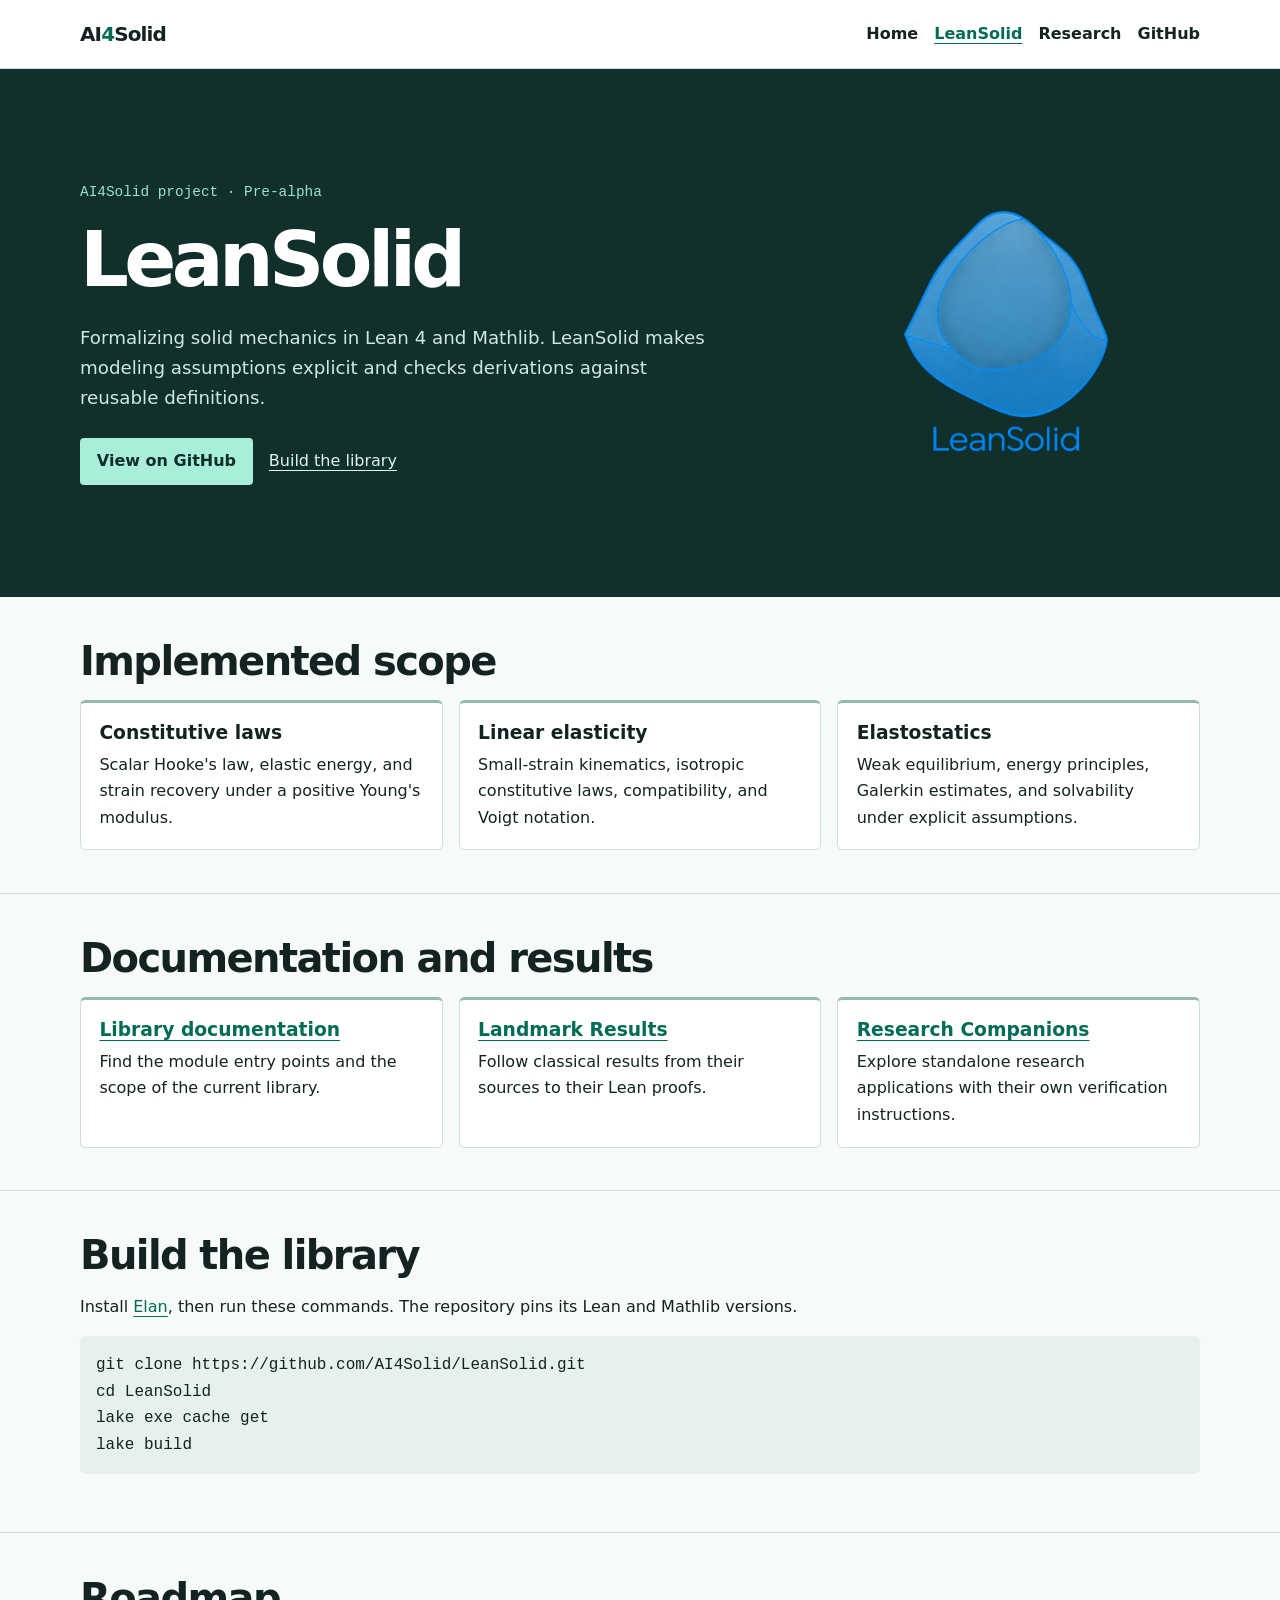
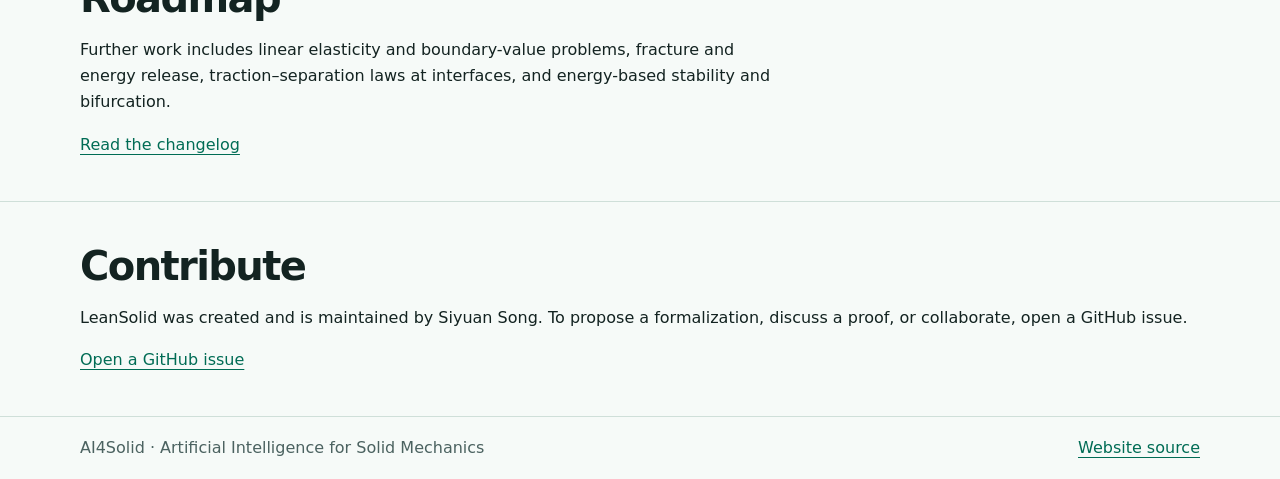
==== website/index.html @ f7fd96e7 "Add the standalone LeanSolid project website" ====
<!doctype html>
<html lang="en">
<head>
  <meta charset="utf-8">
  <meta name="viewport" content="width=device-width, initial-scale=1">
  <title>LeanSolid | Formalized Solid Mechanics in Lean 4</title>
  <meta name="description" content="LeanSolid is an open-source Lean 4 and Mathlib project for machine-checked solid mechanics, including constitutive laws, linear elasticity, and elastostatics.">
  <meta name="keywords" content="solid mechanics, AI4Solid, LeanSolid, Lean 4, Mathlib, formal verification, linear elasticity">
  <link rel="canonical" href="https://ai4solid.github.io/LeanSolid/">
  <meta property="og:type" content="website">
  <meta property="og:title" content="LeanSolid | Formalized Solid Mechanics in Lean 4">
  <meta property="og:description" content="LeanSolid is an open-source Lean 4 and Mathlib project for machine-checked solid mechanics, including constitutive laws, linear elasticity, and elastostatics.">
  <meta property="og:url" content="https://ai4solid.github.io/LeanSolid/">
  <link rel="stylesheet" href="assets/site.css">
</head>
<body>
<a class="skip" href="#content">Skip to content</a>
<header><div class="wrap bar"><a class="brand" href="/" aria-label="AI4Solid home">AI<span>4</span>Solid</a><nav class="nav" aria-label="Main navigation"><a href="/">Home</a><a href="/LeanSolid/" aria-current="page">LeanSolid</a><a href="/#research">Research</a><a href="https://github.com/AI4Solid">GitHub</a></nav></div></header>
<main id="content">
<section class="hero"><div class="wrap hero-grid"><div><p class="kicker">AI4Solid project · Pre-alpha</p><h1>LeanSolid</h1><p>Formalizing solid mechanics in Lean 4 and Mathlib. LeanSolid makes modeling assumptions explicit and checks derivations against reusable definitions.</p><div class="actions"><a class="button" href="https://github.com/AI4Solid/LeanSolid">View on GitHub</a><a class="secondary" href="#quickstart">Build the library</a></div></div><img class="logo" src="assets/leansolid.png" alt="LeanSolid Gömböc logo"></div></section>
<section id="scope"><div class="wrap"><h2>Implemented scope</h2><div class="grid"><article class="card"><h3>Constitutive laws</h3><p>Scalar Hooke's law, elastic energy, and strain recovery under a positive Young's modulus.</p></article><article class="card"><h3>Linear elasticity</h3><p>Small-strain kinematics, isotropic constitutive laws, compatibility, and Voigt notation.</p></article><article class="card"><h3>Elastostatics</h3><p>Weak equilibrium, energy principles, Galerkin estimates, and solvability under explicit assumptions.</p></article></div></div></section>
<section id="documentation"><div class="wrap"><h2>Documentation and results</h2><div class="grid"><article class="card"><h3><a href="https://github.com/AI4Solid/LeanSolid#importing-the-library">Library documentation</a></h3><p>Find the module entry points and the scope of the current library.</p></article><article class="card"><h3><a href="https://github.com/AI4Solid/LeanSolid/tree/main/LandmarkResults">Landmark Results</a></h3><p>Follow classical results from their sources to their Lean proofs.</p></article><article class="card"><h3><a href="https://github.com/AI4Solid/LeanSolid/tree/main/ResearchCompanions">Research Companions</a></h3><p>Explore standalone research applications with their own verification instructions.</p></article></div></div></section>
<section id="quickstart"><div class="wrap"><h2>Build the library</h2><p>Install <a href="https://github.com/leanprover/elan">Elan</a>, then run these commands. The repository pins its Lean and Mathlib versions.</p><pre><code>git clone https://github.com/AI4Solid/LeanSolid.git
cd LeanSolid
lake exe cache get
lake build</code></pre></div></section>
<section id="roadmap"><div class="wrap"><h2>Roadmap</h2><p class="compact">Further work includes linear elasticity and boundary-value problems, fracture and energy release, traction–separation laws at interfaces, and energy-based stability and bifurcation.</p><a href="https://github.com/AI4Solid/LeanSolid/blob/main/CHANGELOG.md">Read the changelog</a></div></section>
<section id="contribute"><div class="wrap"><h2>Contribute</h2><p>LeanSolid was created and is maintained by Siyuan Song. To propose a formalization, discuss a proof, or collaborate, open a GitHub issue.</p><a href="https://github.com/AI4Solid/LeanSolid/issues">Open a GitHub issue</a></div></section>
</main>
<footer><div class="wrap footer"><span>AI4Solid · Artificial Intelligence for Solid Mechanics</span><a href="https://github.com/AI4Solid/LeanSolid">Website source</a></div></footer>
</body>
</html>
---- website/assets/site.css ----
:root{color-scheme:light;--ink:#132321;--muted:#4b6260;--paper:#f6faf8;--line:#cfdfd9;--accent:#006c55;--dark:#112f2b;--white:#fff;font-family:"Segoe UI",system-ui,sans-serif}
*{box-sizing:border-box}body{margin:0;background:var(--paper);color:var(--ink);font-size:1rem;line-height:1.65}
a{color:var(--accent);text-underline-offset:.22em}a:hover{text-decoration-thickness:2px}a:focus-visible{outline:3px solid #00a480;outline-offset:4px}
.wrap{width:min(70rem,calc(100% - 3rem));margin-inline:auto}.skip{position:absolute;top:.5rem;left:.5rem;transform:translateY(-160%);background:white;padding:.5rem;z-index:2}.skip:focus{transform:none}
header{background:var(--white);border-bottom:1px solid var(--line)}.bar,.nav,.actions,.footer{display:flex;align-items:center;gap:1rem;flex-wrap:wrap}.bar,.footer{justify-content:space-between;padding-block:1.1rem}.brand{font-size:1.25rem;font-weight:800;color:var(--ink);letter-spacing:-.045em;text-decoration:none}.brand span{color:var(--accent)}.nav a{font-weight:600;color:var(--ink);text-decoration:none}.nav a[aria-current],.nav a:hover{color:var(--accent);text-decoration:underline}
.hero{background:var(--dark);color:white;padding:clamp(3.5rem,9vw,7rem) 0}.hero-grid{display:grid;grid-template-columns:minmax(0,1fr) minmax(16rem,.55fr);gap:2rem;align-items:center}
.kicker{font-family:ui-monospace,monospace;color:#99e4ce;font-size:.9rem;margin:0 0 1rem}.hero h1{font-size:clamp(2.45rem,6vw,5rem);line-height:1.02;letter-spacing:-.06em;margin:0;max-width:14ch}.hero p:not(.kicker){color:#d1e8e2;max-width:55ch;font-size:1.14rem;margin-block:1.5rem}
.button{display:inline-block;background:#a9eed9;color:#102e28;font-weight:700;padding:.65rem 1.05rem;border-radius:.25rem;text-decoration:none}.hero .secondary{color:#e0f5ef}
.proof{border:1px solid #4b746c;background:#193b36;padding:1.4rem;border-radius:.45rem}.proof strong{color:#a9eed9}.proof code{display:block;margin:.55rem 0;color:white;font-size:clamp(.95rem,2.4vw,1.15rem)}.proof small{color:#d1e8e2;font-size:.9rem}.logo{display:block;width:min(100%,17rem);margin-inline:auto;height:auto;border-radius:.45rem}
main section:not(.hero){padding-block:2.65rem;border-bottom:1px solid var(--line)}h2{font-size:clamp(1.75rem,3.7vw,2.5rem);letter-spacing:-.04em;line-height:1.12;margin:0 0 1rem}h3{line-height:1.25;margin:0 0 .4rem}p{margin:.45rem 0 1rem}.grid{display:grid;grid-template-columns:repeat(auto-fit,minmax(min(100%,16rem),1fr));gap:1rem}.card{background:white;border:1px solid var(--line);border-top:3px solid #90bbae;border-radius:.35rem;padding:1.15rem}.card p:last-child{margin-bottom:0}.compact{max-width:70ch}.updates{padding-left:1.25rem}.updates li+li{margin-top:.5rem}time{font-weight:650}pre{padding:1rem;background:#e6f0ec;border-radius:.35rem;overflow:auto}footer{color:var(--muted)}
@media(max-width:45rem){.hero-grid{grid-template-columns:1fr}.wrap{width:calc(100% - 2rem)}.logo{margin-inline:0;width:10rem}}
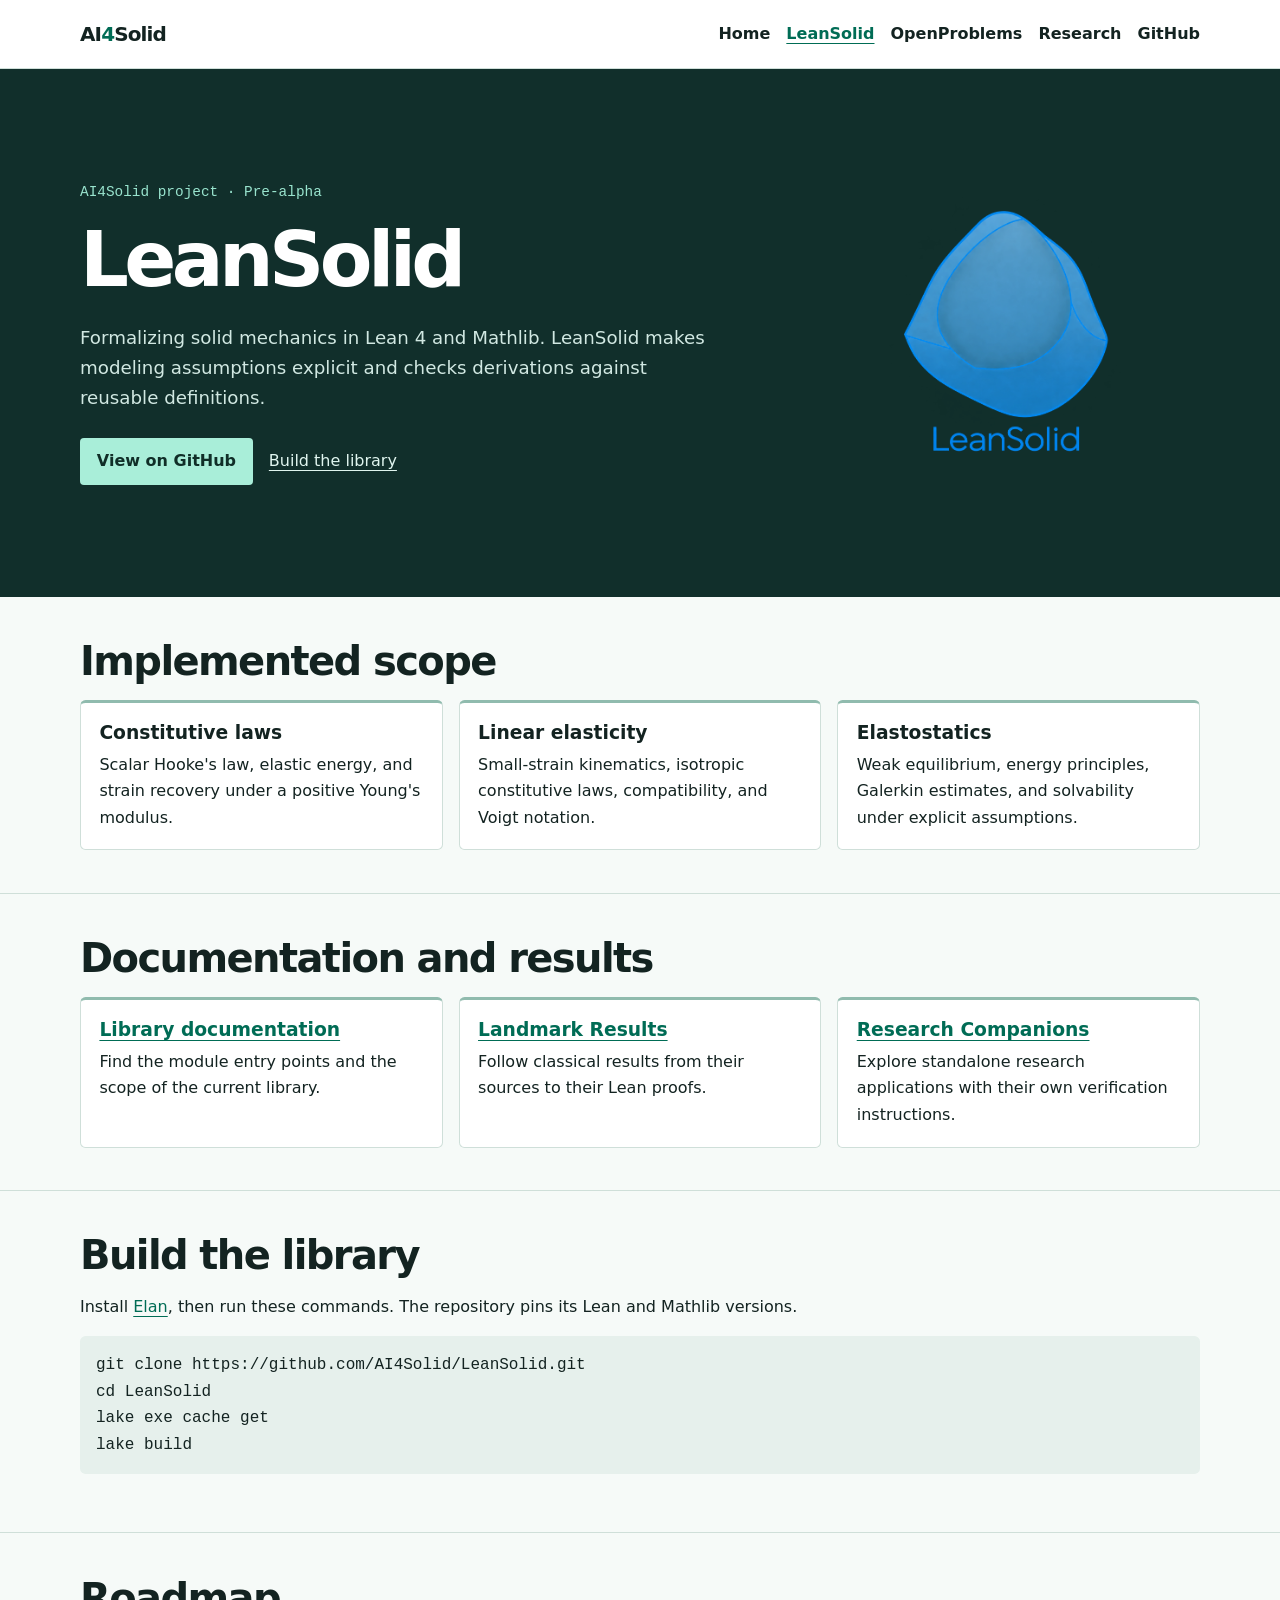
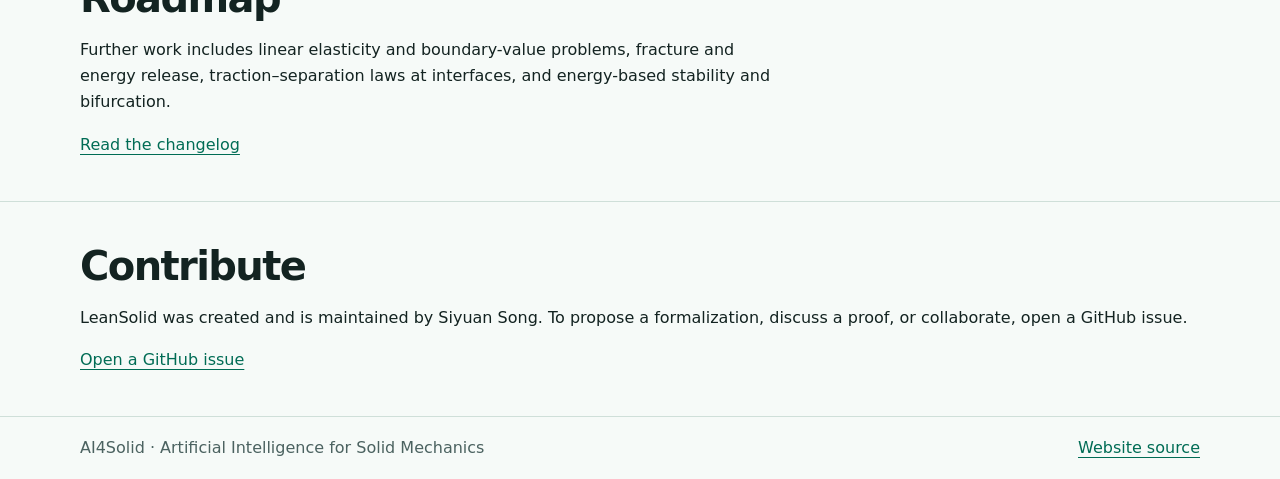
==== commit de5c932f: "Add OpenProblems to the LeanSolid website" ====
--- a/website/index.html
+++ b/website/index.html
@@ -15,7 +15,7 @@
 </head>
 <body>
 <a class="skip" href="#content">Skip to content</a>
-<header><div class="wrap bar"><a class="brand" href="/" aria-label="AI4Solid home">AI<span>4</span>Solid</a><nav class="nav" aria-label="Main navigation"><a href="/">Home</a><a href="/LeanSolid/" aria-current="page">LeanSolid</a><a href="/#research">Research</a><a href="https://github.com/AI4Solid">GitHub</a></nav></div></header>
+<header><div class="wrap bar"><a class="brand" href="/" aria-label="AI4Solid home">AI<span>4</span>Solid</a><nav class="nav" aria-label="Main navigation"><a href="/">Home</a><a href="/LeanSolid/" aria-current="page">LeanSolid</a><a href="OpenProblems/">OpenProblems</a><a href="/#research">Research</a><a href="https://github.com/AI4Solid">GitHub</a></nav></div></header>
 <main id="content">
 <section class="hero"><div class="wrap hero-grid"><div><p class="kicker">AI4Solid project · Pre-alpha</p><h1>LeanSolid</h1><p>Formalizing solid mechanics in Lean 4 and Mathlib. LeanSolid makes modeling assumptions explicit and checks derivations against reusable definitions.</p><div class="actions"><a class="button" href="https://github.com/AI4Solid/LeanSolid">View on GitHub</a><a class="secondary" href="#quickstart">Build the library</a></div></div><img class="logo" src="assets/leansolid.png" alt="LeanSolid Gömböc logo"></div></section>
 <section id="scope"><div class="wrap"><h2>Implemented scope</h2><div class="grid"><article class="card"><h3>Constitutive laws</h3><p>Scalar Hooke's law, elastic energy, and strain recovery under a positive Young's modulus.</p></article><article class="card"><h3>Linear elasticity</h3><p>Small-strain kinematics, isotropic constitutive laws, compatibility, and Voigt notation.</p></article><article class="card"><h3>Elastostatics</h3><p>Weak equilibrium, energy principles, Galerkin estimates, and solvability under explicit assumptions.</p></article></div></div></section>
--- a/website/assets/site.css
+++ b/website/assets/site.css
@@ -9,3 +9,16 @@
 .proof{border:1px solid #4b746c;background:#193b36;padding:1.4rem;border-radius:.45rem}.proof strong{color:#a9eed9}.proof code{display:block;margin:.55rem 0;color:white;font-size:clamp(.95rem,2.4vw,1.15rem)}.proof small{color:#d1e8e2;font-size:.9rem}.logo{display:block;width:min(100%,17rem);margin-inline:auto;height:auto;border-radius:.45rem}
 main section:not(.hero){padding-block:2.65rem;border-bottom:1px solid var(--line)}h2{font-size:clamp(1.75rem,3.7vw,2.5rem);letter-spacing:-.04em;line-height:1.12;margin:0 0 1rem}h3{line-height:1.25;margin:0 0 .4rem}p{margin:.45rem 0 1rem}.grid{display:grid;grid-template-columns:repeat(auto-fit,minmax(min(100%,16rem),1fr));gap:1rem}.card{background:white;border:1px solid var(--line);border-top:3px solid #90bbae;border-radius:.35rem;padding:1.15rem}.card p:last-child{margin-bottom:0}.compact{max-width:70ch}.updates{padding-left:1.25rem}.updates li+li{margin-top:.5rem}time{font-weight:650}pre{padding:1rem;background:#e6f0ec;border-radius:.35rem;overflow:auto}footer{color:var(--muted)}
 @media(max-width:45rem){.hero-grid{grid-template-columns:1fr}.wrap{width:calc(100% - 2rem)}.logo{margin-inline:0;width:10rem}}
+.problem-table-scroll{overflow-x:auto;border:1px solid var(--line);border-radius:.35rem}
+.problem-table-scroll:focus-visible{outline:3px solid #00a480;outline-offset:4px}
+.problem-table{width:100%;min-width:36rem;border-collapse:collapse;background:var(--white);text-align:left}
+.problem-table th,.problem-table td{padding:.85rem 1rem;vertical-align:top}
+.problem-table thead{background:#e6f0ec}
+.problem-table tbody tr{border-top:1px solid var(--line)}
+.problem-table tbody th{font-weight:600}
+.problem-table td:nth-child(2){white-space:nowrap}
+.source-card{display:block;color:var(--ink);text-decoration:none}
+.source-card h3{color:var(--accent)}
+.source-card p{color:var(--muted)}
+.source-card:hover{border-color:var(--accent)}
+.source-card:hover h3,.source-card:focus-visible h3{text-decoration:underline;text-underline-offset:.22em}
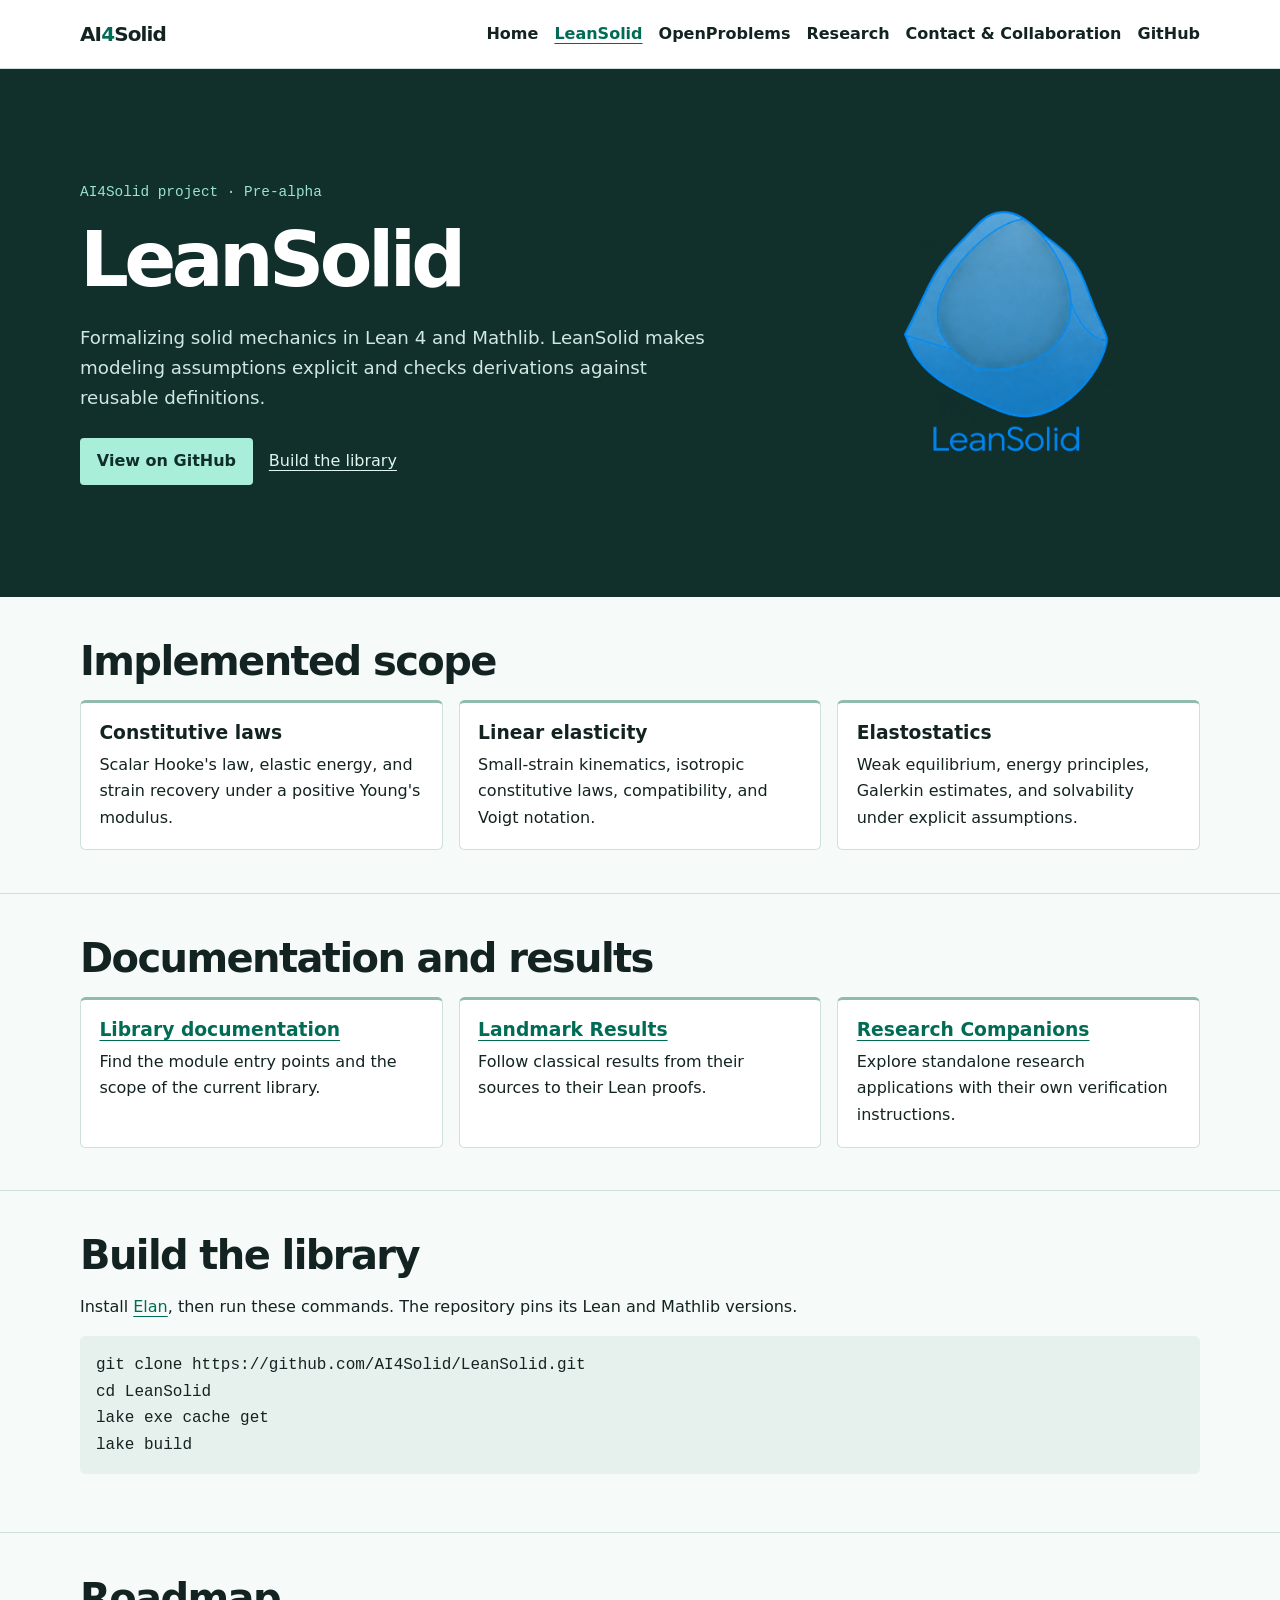
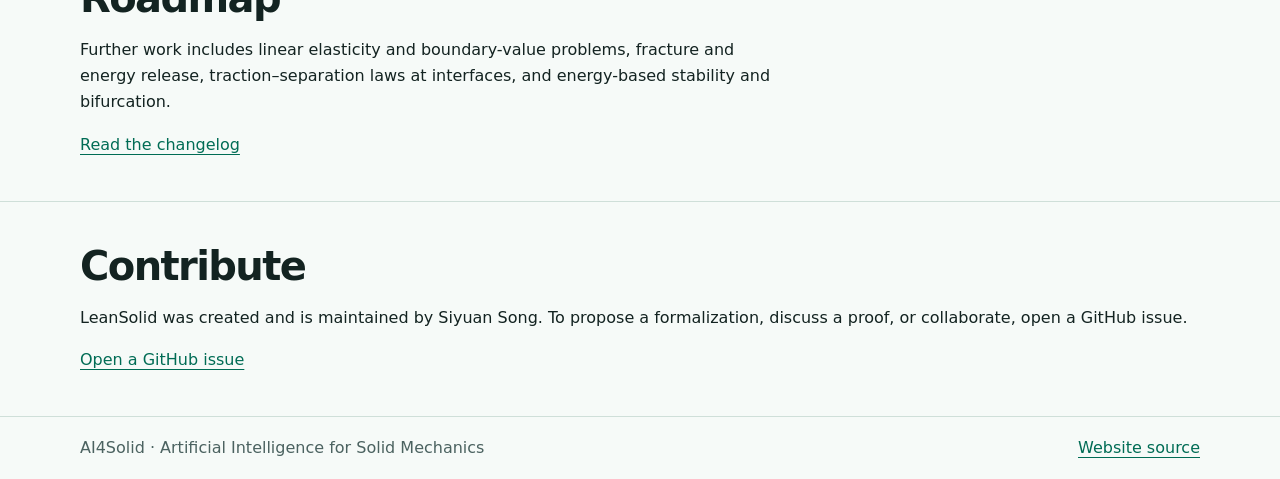
==== commit a4e8afc7: "Align LeanSolid navigation with AI4Solid" ====
--- a/website/index.html
+++ b/website/index.html
@@ -15,7 +15,7 @@
 </head>
 <body>
 <a class="skip" href="#content">Skip to content</a>
-<header><div class="wrap bar"><a class="brand" href="/" aria-label="AI4Solid home">AI<span>4</span>Solid</a><nav class="nav" aria-label="Main navigation"><a href="/">Home</a><a href="/LeanSolid/" aria-current="page">LeanSolid</a><a href="OpenProblems/">OpenProblems</a><a href="/#research">Research</a><a href="https://github.com/AI4Solid">GitHub</a></nav></div></header>
+<header><div class="wrap bar"><a class="brand" href="/" aria-label="AI4Solid home">AI<span>4</span>Solid</a><nav class="nav" aria-label="Main navigation"><a href="/">Home</a><a href="/LeanSolid/" aria-current="page">LeanSolid</a><a href="/LeanSolid/OpenProblems/">OpenProblems</a><a href="/#research">Research</a><a href="/contact/">Contact &amp; Collaboration</a><a href="https://github.com/AI4Solid">GitHub</a></nav></div></header>
 <main id="content">
 <section class="hero"><div class="wrap hero-grid"><div><p class="kicker">AI4Solid project · Pre-alpha</p><h1>LeanSolid</h1><p>Formalizing solid mechanics in Lean 4 and Mathlib. LeanSolid makes modeling assumptions explicit and checks derivations against reusable definitions.</p><div class="actions"><a class="button" href="https://github.com/AI4Solid/LeanSolid">View on GitHub</a><a class="secondary" href="#quickstart">Build the library</a></div></div><img class="logo" src="assets/leansolid.png" alt="LeanSolid Gömböc logo"></div></section>
 <section id="scope"><div class="wrap"><h2>Implemented scope</h2><div class="grid"><article class="card"><h3>Constitutive laws</h3><p>Scalar Hooke's law, elastic energy, and strain recovery under a positive Young's modulus.</p></article><article class="card"><h3>Linear elasticity</h3><p>Small-strain kinematics, isotropic constitutive laws, compatibility, and Voigt notation.</p></article><article class="card"><h3>Elastostatics</h3><p>Weak equilibrium, energy principles, Galerkin estimates, and solvability under explicit assumptions.</p></article></div></div></section>
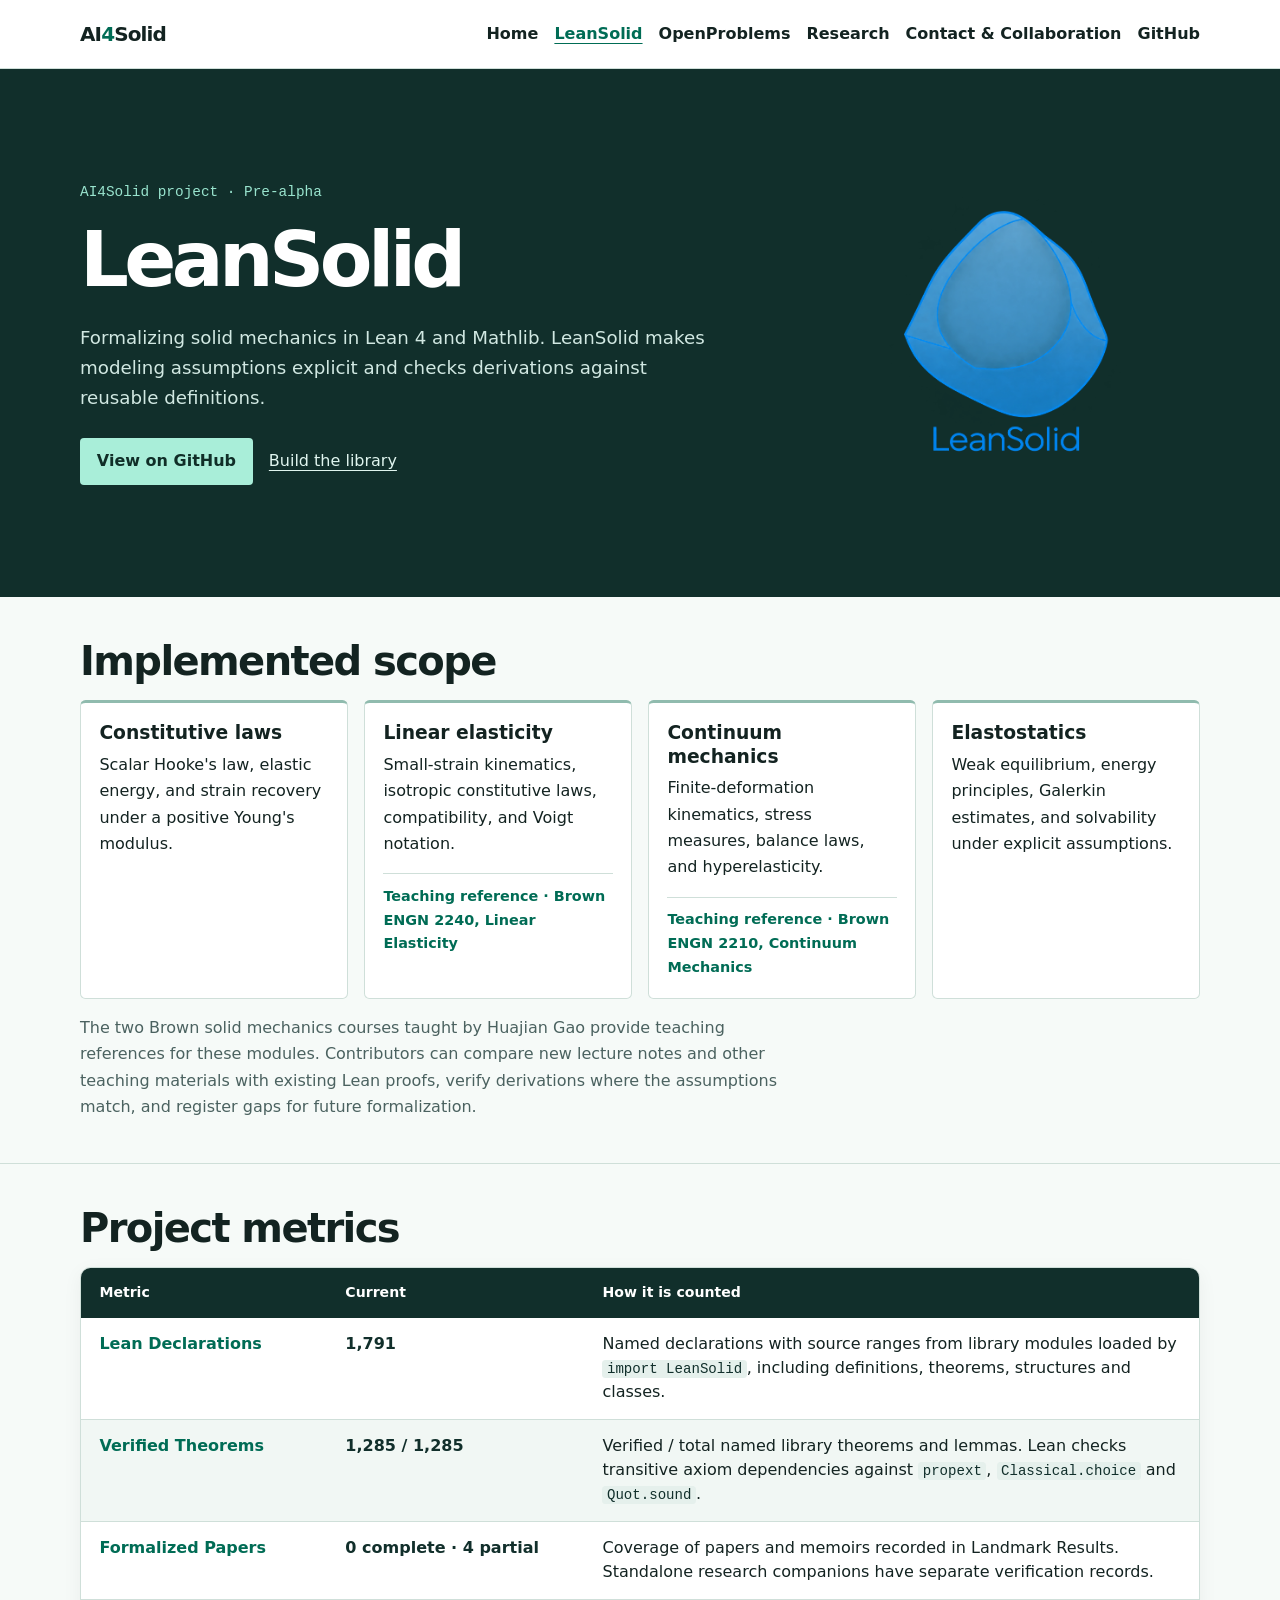
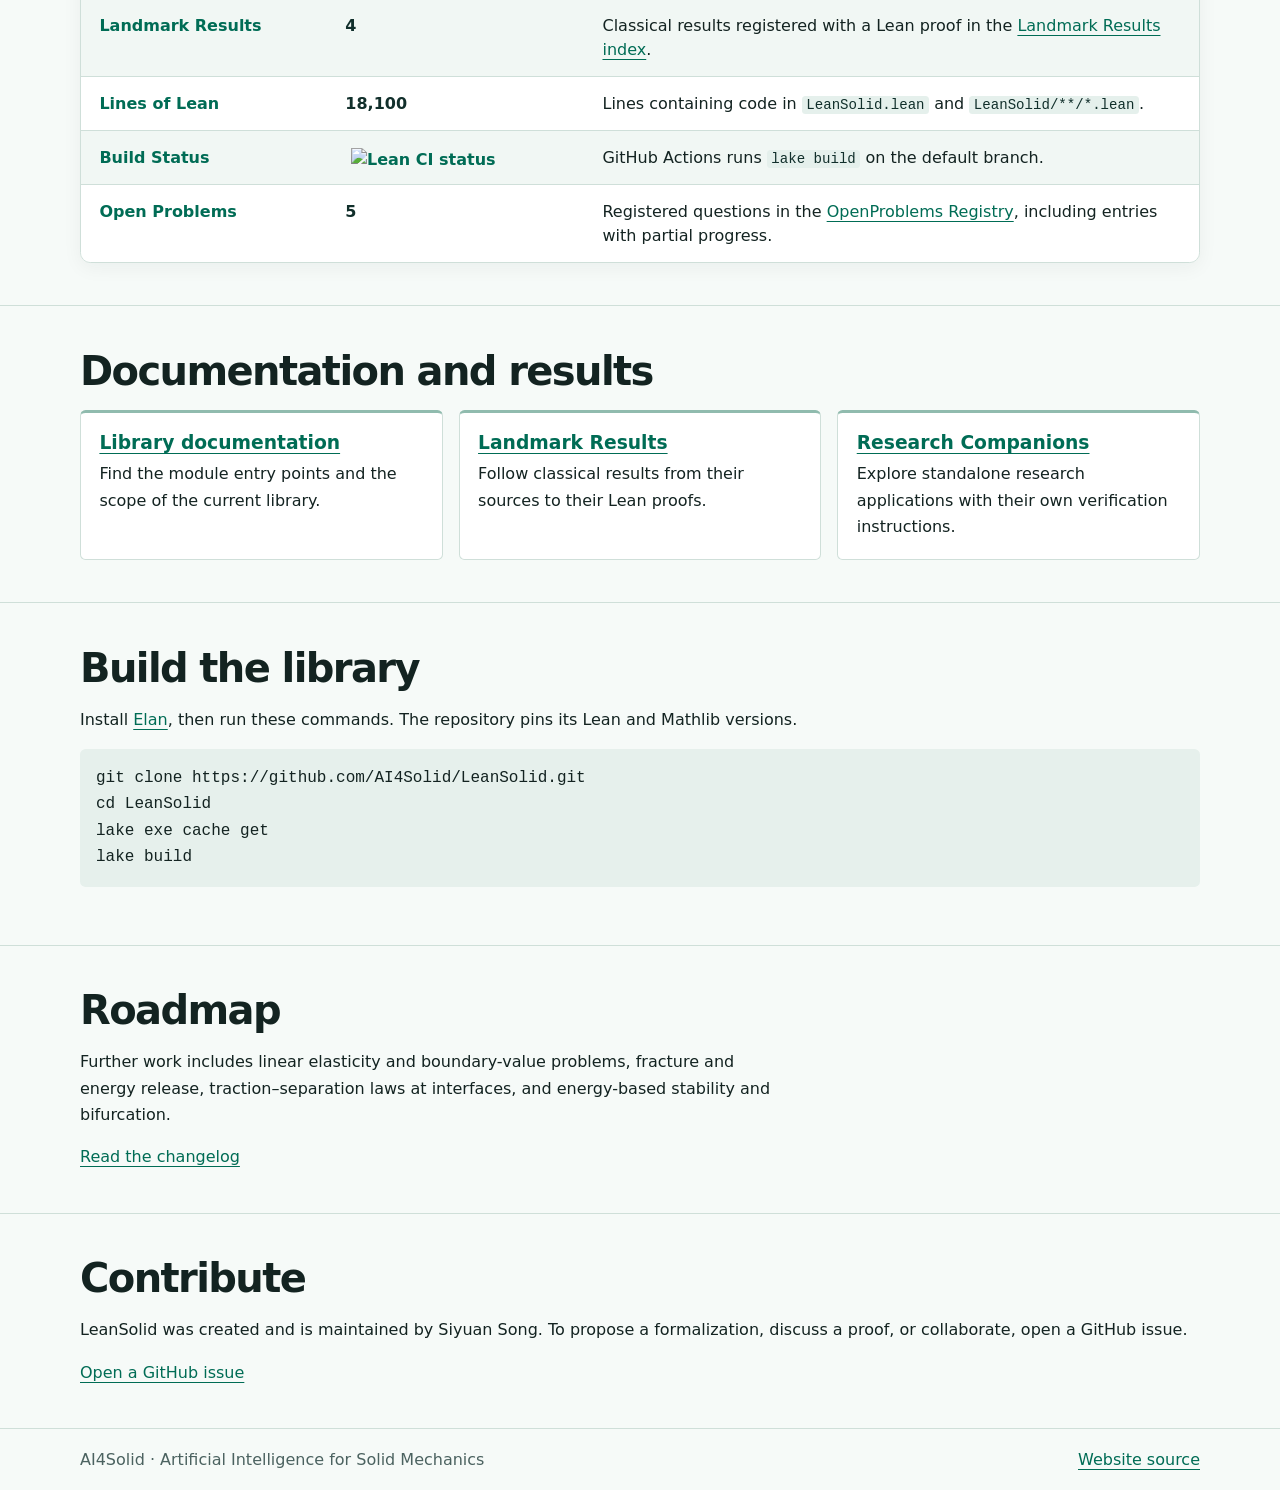
==== commit cd306e68: "Expand continuum mechanics and publish project metrics" ====
--- a/website/index.html
+++ b/website/index.html
@@ -18,7 +18,85 @@
 <header><div class="wrap bar"><a class="brand" href="/" aria-label="AI4Solid home">AI<span>4</span>Solid</a><nav class="nav" aria-label="Main navigation"><a href="/">Home</a><a href="/LeanSolid/" aria-current="page">LeanSolid</a><a href="/LeanSolid/OpenProblems/">OpenProblems</a><a href="/#research">Research</a><a href="/contact/">Contact &amp; Collaboration</a><a href="https://github.com/AI4Solid">GitHub</a></nav></div></header>
 <main id="content">
 <section class="hero"><div class="wrap hero-grid"><div><p class="kicker">AI4Solid project · Pre-alpha</p><h1>LeanSolid</h1><p>Formalizing solid mechanics in Lean 4 and Mathlib. LeanSolid makes modeling assumptions explicit and checks derivations against reusable definitions.</p><div class="actions"><a class="button" href="https://github.com/AI4Solid/LeanSolid">View on GitHub</a><a class="secondary" href="#quickstart">Build the library</a></div></div><img class="logo" src="assets/leansolid.png" alt="LeanSolid Gömböc logo"></div></section>
-<section id="scope"><div class="wrap"><h2>Implemented scope</h2><div class="grid"><article class="card"><h3>Constitutive laws</h3><p>Scalar Hooke's law, elastic energy, and strain recovery under a positive Young's modulus.</p></article><article class="card"><h3>Linear elasticity</h3><p>Small-strain kinematics, isotropic constitutive laws, compatibility, and Voigt notation.</p></article><article class="card"><h3>Elastostatics</h3><p>Weak equilibrium, energy principles, Galerkin estimates, and solvability under explicit assumptions.</p></article></div></div></section>
+<section id="scope">
+  <div class="wrap">
+    <h2>Implemented scope</h2>
+    <div class="grid">
+      <article class="card">
+        <h3>Constitutive laws</h3>
+        <p>Scalar Hooke's law, elastic energy, and strain recovery under a positive Young's modulus.</p>
+      </article>
+      <article class="card">
+        <h3>Linear elasticity</h3>
+        <p>Small-strain kinematics, isotropic constitutive laws, compatibility, and Voigt notation.</p>
+        <p class="course-reference">Teaching reference · Brown ENGN 2240, Linear Elasticity</p>
+      </article>
+      <article class="card">
+        <h3>Continuum mechanics</h3>
+        <p>Finite-deformation kinematics, stress measures, balance laws, and hyperelasticity.</p>
+        <p class="course-reference">Teaching reference · Brown ENGN 2210, Continuum Mechanics</p>
+      </article>
+      <article class="card">
+        <h3>Elastostatics</h3>
+        <p>Weak equilibrium, energy principles, Galerkin estimates, and solvability under explicit assumptions.</p>
+      </article>
+    </div>
+    <p class="compact teaching-note">The two Brown solid mechanics courses taught by Huajian Gao provide teaching references for these modules. Contributors can compare new lecture notes and other teaching materials with existing Lean proofs, verify derivations where the assumptions match, and register gaps for future formalization.</p>
+  </div>
+</section>
+<section id="metrics" aria-labelledby="metrics-title">
+  <div class="wrap">
+    <h2 id="metrics-title">Project metrics</h2>
+    <div class="metrics-table-scroll" role="region" aria-labelledby="metrics-title" tabindex="0">
+      <table class="metrics-table">
+        <thead>
+          <tr><th scope="col">Metric</th><th scope="col">Current</th><th scope="col">How it is counted</th></tr>
+        </thead>
+        <tbody>
+          <tr>
+            <th scope="row">Lean Declarations</th>
+            <td><!-- metric:declarations -->1,791<!-- /metric:declarations --></td>
+            <td>Named declarations with source ranges from library modules loaded by <code>import LeanSolid</code>, including definitions, theorems, structures and classes.</td>
+          </tr>
+          <tr>
+            <th scope="row">Verified Theorems</th>
+            <td><!-- metric:verified -->1,285 / 1,285<!-- /metric:verified --></td>
+            <td>Verified / total named library theorems and lemmas. Lean checks transitive axiom dependencies against <code>propext</code>, <code>Classical.choice</code> and <code>Quot.sound</code>.</td>
+          </tr>
+          <tr>
+            <th scope="row">Formalized Papers</th>
+            <td><!-- metric:papers -->0 complete · 4 partial<!-- /metric:papers --></td>
+            <td>Coverage of papers and memoirs recorded in Landmark Results. Standalone research companions have separate verification records.</td>
+          </tr>
+          <tr>
+            <th scope="row">Landmark Results</th>
+            <td><!-- metric:landmarks -->4<!-- /metric:landmarks --></td>
+            <td>Classical results registered with a Lean proof in the <a href="https://github.com/AI4Solid/LeanSolid/tree/main/LandmarkResults">Landmark Results index</a>.</td>
+          </tr>
+          <tr>
+            <th scope="row">Lines of Lean</th>
+            <td><!-- metric:lines -->18,100<!-- /metric:lines --></td>
+            <td>Lines containing code in <code>LeanSolid.lean</code> and <code>LeanSolid/**/*.lean</code>.</td>
+          </tr>
+          <tr>
+            <th scope="row">Build Status</th>
+            <td>
+              <a class="metrics-build" href="https://github.com/AI4Solid/LeanSolid/actions/workflows/ci.yml" aria-label="View Lean CI workflow runs">
+                <img src="https://github.com/AI4Solid/LeanSolid/actions/workflows/ci.yml/badge.svg?branch=main" alt="Lean CI status">
+              </a>
+            </td>
+            <td>GitHub Actions runs <code>lake build</code> on the default branch.</td>
+          </tr>
+          <tr>
+            <th scope="row">Open Problems</th>
+            <td><!-- metric:problems -->5<!-- /metric:problems --></td>
+            <td>Registered questions in the <a href="OpenProblems/">OpenProblems Registry</a>, including entries with partial progress.</td>
+          </tr>
+        </tbody>
+      </table>
+    </div>
+  </div>
+</section>
 <section id="documentation"><div class="wrap"><h2>Documentation and results</h2><div class="grid"><article class="card"><h3><a href="https://github.com/AI4Solid/LeanSolid#importing-the-library">Library documentation</a></h3><p>Find the module entry points and the scope of the current library.</p></article><article class="card"><h3><a href="https://github.com/AI4Solid/LeanSolid/tree/main/LandmarkResults">Landmark Results</a></h3><p>Follow classical results from their sources to their Lean proofs.</p></article><article class="card"><h3><a href="https://github.com/AI4Solid/LeanSolid/tree/main/ResearchCompanions">Research Companions</a></h3><p>Explore standalone research applications with their own verification instructions.</p></article></div></div></section>
 <section id="quickstart"><div class="wrap"><h2>Build the library</h2><p>Install <a href="https://github.com/leanprover/elan">Elan</a>, then run these commands. The repository pins its Lean and Mathlib versions.</p><pre><code>git clone https://github.com/AI4Solid/LeanSolid.git
 cd LeanSolid
--- a/website/assets/site.css
+++ b/website/assets/site.css
@@ -22,3 +22,19 @@
 .source-card p{color:var(--muted)}
 .source-card:hover{border-color:var(--accent)}
 .source-card:hover h3,.source-card:focus-visible h3{text-decoration:underline;text-underline-offset:.22em}
+.metrics-table-scroll{overflow-x:auto;border:1px solid var(--line);border-radius:.65rem;box-shadow:0 .3rem 1.2rem #112f2b0d}
+.metrics-table-scroll:focus-visible{outline:3px solid #00a480;outline-offset:4px}
+.metrics-table{width:100%;min-width:42rem;border-collapse:collapse;background:var(--white);text-align:left;line-height:1.5}
+.metrics-table th,.metrics-table td{padding:.9rem 1.15rem;vertical-align:top}
+.metrics-table thead{background:var(--dark);color:var(--white)}
+.metrics-table thead th{font-size:.88rem;font-weight:650}
+.metrics-table tbody tr+tr{border-top:1px solid var(--line)}
+.metrics-table tbody tr:nth-child(even){background:#f1f7f4}
+.metrics-table tbody th{width:22%;font-weight:700;color:var(--accent)}
+.metrics-table td:nth-child(2){width:23%;font-weight:650;font-variant-numeric:tabular-nums;color:var(--dark)}
+.metrics-table code{padding:.08em .32em;border-radius:.22rem;background:#e5f0ec;color:var(--dark);font-size:.88em}
+.metrics-build{display:inline-block;margin-inline-start:.35rem;vertical-align:middle}
+.metrics-build img{display:block;height:1.25rem;width:auto}
+.course-reference{padding-top:.65rem;border-top:1px solid var(--line);color:var(--accent);font-size:.9rem;font-weight:650}
+.teaching-note{margin:1rem 0 0;color:var(--muted)}
+@media(max-width:45rem){.metrics-table th,.metrics-table td{padding:.75rem .9rem}}
